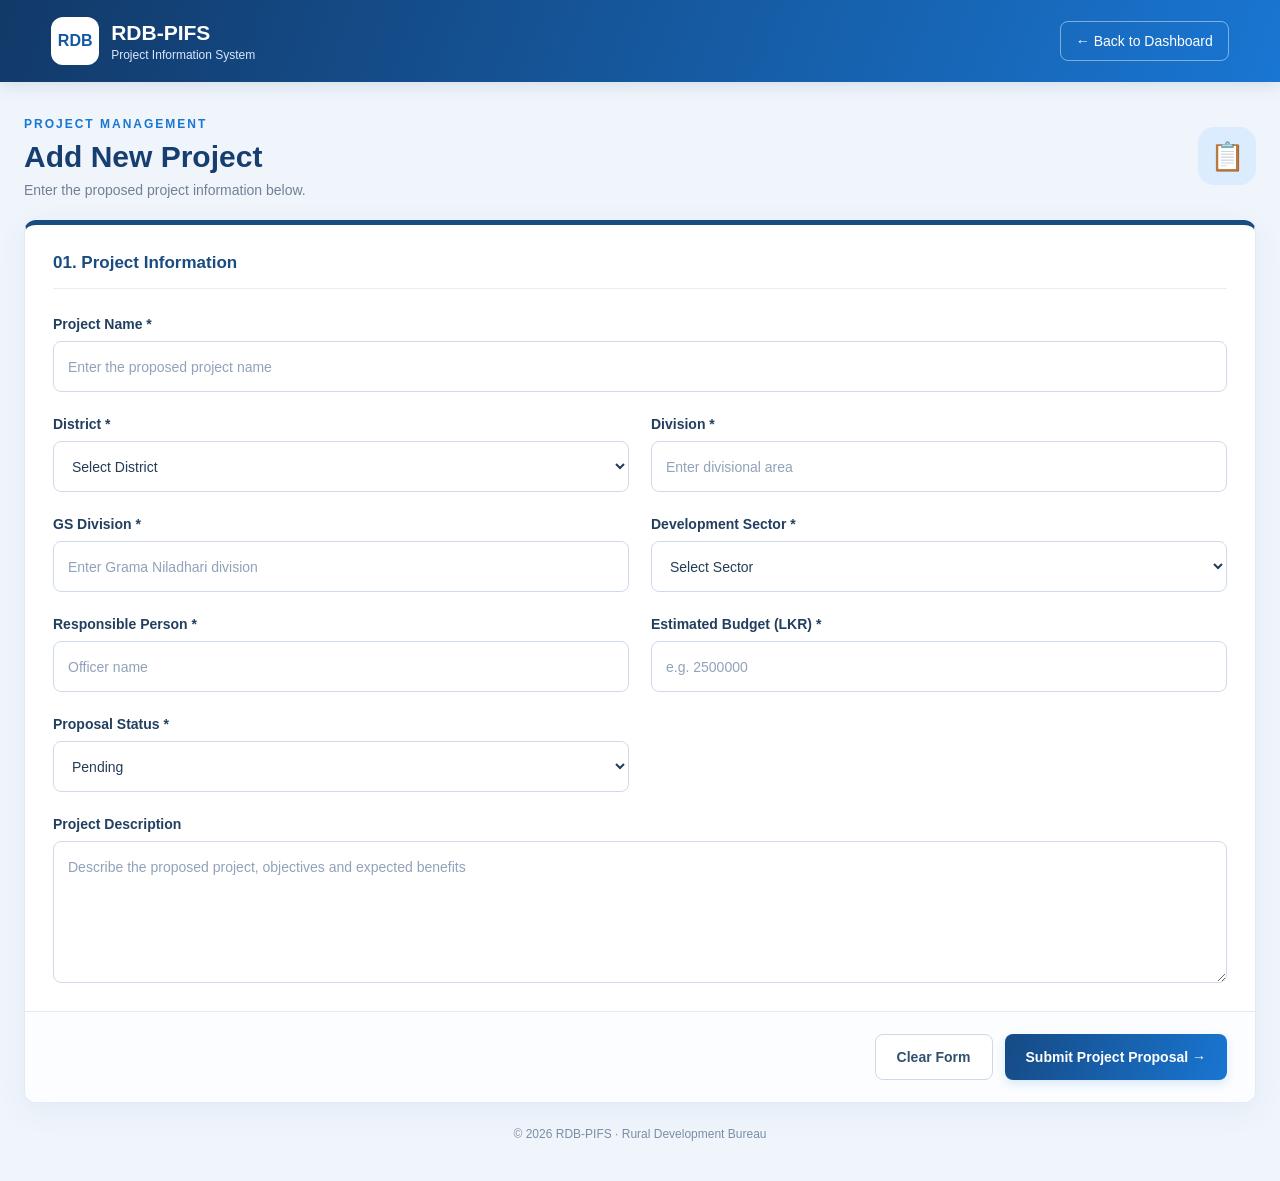
==== add-project.html @ e53449f3 "Update RDB-PIFS dashboard design and CSS" ====
<!DOCTYPE html>
<html lang="en">
<head>
    <meta charset="UTF-8">
    <meta name="viewport" content="width=device-width, initial-scale=1.0">
    <title>RDB-PIFS | Add Project</title>
    <link rel="stylesheet" href="add-project.css">
    <script src="add-project.js" defer></script>
</head>
<body>

<header class="top-header">
    <div class="logo">
        <div class="logo-icon">RDB</div>
        <div>
            <h2>RDB-PIFS</h2>
            <p>Project Information System</p>
        </div>
    </div>
    <a href="index.html" class="back-link">← Back to Dashboard</a>
</header>

<main class="page-container">
    <div class="page-title">
        <div>
            <span class="eyebrow">PROJECT MANAGEMENT</span>
            <h1>Add New Project</h1>
            <p>Enter the proposed project information below.</p>
        </div>
        <div class="title-icon">📋</div>
    </div>

    <form id="projectForm">
        <section class="form-section">
            <h2>01. Project Information</h2>

            <div class="form-grid">
                <div class="field full-width">
                    <label for="projectName">Project Name *</label>
                    <input id="projectName" name="projectName"
                           placeholder="Enter the proposed project name" required>
                </div>

                <div class="field">
                    <label for="district">District *</label>
                    <select id="district" name="district" required>
                        <option value="">Select District</option>
                        <option>Ampara</option>
                        <option>Anuradhapura</option>
                        <option>Badulla</option>
                        <option>Batticaloa</option>
                        <option>Colombo</option>
                        <option>Galle</option>
                        <option>Gampaha</option>
                        <option>Hambantota</option>
                        <option>Jaffna</option>
                        <option>Kalutara</option>
                        <option>Kandy</option>
                        <option>Kegalle</option>
                        <option>Kurunegala</option>
                        <option>Mannar</option>
                        <option>Matale</option>
                        <option>Matara</option>
                        <option>Monaragala</option>
                        <option>Mullaitivu</option>
                        <option>Nuwara Eliya</option>
                        <option>Polonnaruwa</option>
                        <option>Puttalam</option>
                        <option>Ratnapura</option>
                        <option>Trincomalee</option>
                        <option>Vavuniya</option>
                    </select>
                </div>

                <div class="field">
                    <label for="division">Division *</label>
                    <input id="division" name="division"
                           placeholder="Enter divisional area" required>
                </div>

                <div class="field">
                    <label for="gsDivision">GS Division *</label>
                    <input id="gsDivision" name="gsDivision"
                           placeholder="Enter Grama Niladhari division" required>
                </div>

                <div class="field">
                    <label for="sector">Development Sector *</label>
                    <select id="sector" name="sector" required>
                        <option value="">Select Sector</option>
                        <option>Road Development</option>
                        <option>Water Supply</option>
                        <option>Agriculture</option>
                        <option>Irrigation</option>
                        <option>Education</option>
                        <option>Health</option>
                        <option>Community Development</option>
                        <option>Housing</option>
                        <option>Other</option>
                    </select>
                </div>

                <div class="field">
                    <label for="responsiblePerson">Responsible Person *</label>
                    <input id="responsiblePerson" name="responsiblePerson"
                           placeholder="Officer name" required>
                </div>

                <div class="field">
                    <label for="budget">Estimated Budget (LKR) *</label>
                    <input id="budget" name="budget" type="number"
                           min="0" step="0.01" placeholder="e.g. 2500000" required>
                </div>

                <div class="field">
                    <label for="status">Proposal Status *</label>
                    <select id="status" name="status" required>
                        <option value="Pending">Pending</option>
                        <option value="Ongoing">Ongoing</option>
                        <option value="Completed">Completed</option>
                    </select>
                </div>

                <div class="field full-width">
                    <label for="description">Project Description</label>
                    <textarea id="description" name="description" rows="5"
                        placeholder="Describe the proposed project, objectives and expected benefits"></textarea>
                </div>
            </div>
        </section>

        <div class="form-footer">
            <button type="reset" class="clear-button">Clear Form</button>
            <button type="submit" class="submit-button">
                Submit Project Proposal →
            </button>
        </div>
    </form>

    <p class="footer-note">© <span id="year"></span> RDB-PIFS · Rural Development Bureau</p>
</main>

</body>
</html>
---- add-project.css ----
* {
    box-sizing: border-box;
    margin: 0;
    padding: 0;
}

body {
    font-family: "Segoe UI", Arial, sans-serif;
    background: #f0f5fc;
    color: #203653;
}

.top-header {
    min-height: 82px;
    padding: 15px 4%;
    background: linear-gradient(110deg, #123968, #1976d2);
    color: white;
    display: flex;
    align-items: center;
    justify-content: space-between;
    gap: 15px;
    box-shadow: 0 4px 15px #173c6720;
}

.logo {
    display: flex;
    align-items: center;
    gap: 12px;
}

.logo-icon {
    width: 48px;
    height: 48px;
    display: grid;
    place-items: center;
    border-radius: 12px;
    background: white;
    color: #1458a5;
    font-weight: 800;
}

.logo h2 {
    font-size: 21px;
}

.logo p {
    margin-top: 3px;
    font-size: 12px;
    color: #d8e8ff;
}

.back-link {
    color: white;
    text-decoration: none;
    border: 1px solid #ffffff70;
    border-radius: 8px;
    padding: 11px 15px;
    font-size: 14px;
    transition: 0.2s;
}

.back-link:hover {
    background: #ffffff20;
}

.page-container {
    max-width: 1400px;
    margin: 32px auto;
    padding: 0 24px;
}

.page-title {
    display: flex;
    align-items: center;
    justify-content: space-between;
    margin-bottom: 22px;
}

.eyebrow {
    color: #1976d2;
    font-weight: 800;
    font-size: 12px;
    letter-spacing: 2px;
}

.page-title h1 {
    margin: 8px 0;
    color: #163e70;
    font-size: 30px;
}

.page-title p {
    color: #718096;
    font-size: 14px;
}

.title-icon {
    width: 58px;
    height: 58px;
    display: grid;
    place-items: center;
    border-radius: 16px;
    background: #dcecff;
    font-size: 28px;
}

#projectForm {
    background: white;
    border: 1px solid #e1eaf6;
    border-top: 5px solid #194c80;
    border-radius: 12px;
    box-shadow: 0 8px 30px #244a7410;
    overflow: hidden;
}

.form-section {
    padding: 28px;
}

.form-section h2 {
    color: #194c80;
    font-size: 17px;
    margin-bottom: 27px;
    padding-bottom: 15px;
    border-bottom: 1px solid #e6edf6;
}

.form-grid {
    display: grid;
    grid-template-columns: repeat(2, minmax(0, 1fr));
    gap: 24px 22px;
}

.field {
    display: flex;
    flex-direction: column;
    gap: 9px;
    min-width: 0;
}

.full-width {
    grid-column: 1 / -1;
}

.field label {
    font-size: 14px;
    font-weight: 650;
    color: #233f60;
}

.field input,
.field select,
.field textarea {
    width: 100%;
    padding: 14px;
    border: 1px solid #cfdbec;
    border-radius: 8px;
    background: #fff;
    color: #243c58;
    font: inherit;
    font-size: 14px;
    outline: none;
    transition: border-color 0.2s, box-shadow 0.2s;
}

.field input,
.field select {
    min-height: 51px;
}

.field textarea {
    resize: vertical;
    min-height: 120px;
    line-height: 1.6;
}

.field input::placeholder,
.field textarea::placeholder {
    color: #91a2ba;
}

.field input:focus,
.field select:focus,
.field textarea:focus {
    border-color: #2781e5;
    box-shadow: 0 0 0 3px #2781e51c;
}

.form-footer {
    display: flex;
    justify-content: flex-end;
    flex-wrap: wrap;
    gap: 12px;
    padding: 22px 28px;
    border-top: 1px solid #e2eaf4;
    background: #fbfdff;
}

.form-footer button {
    border: none;
    border-radius: 8px;
    padding: 14px 21px;
    font-weight: 700;
    font-size: 14px;
    cursor: pointer;
    transition: 0.2s;
}

.clear-button {
    background: #fff;
    color: #31516f;
    border: 1px solid #cdd9e8 !important;
}

.clear-button:hover {
    background: #eaf1fa;
}

.submit-button {
    background: linear-gradient(110deg, #164a85, #1976d2);
    color: white;
    box-shadow: 0 4px 10px #1976d226;
}

.submit-button:hover {
    background: #103b70;
    transform: translateY(-1px);
}

.footer-note {
    text-align: center;
    padding: 24px 0 8px;
    color: #7b8da5;
    font-size: 12px;
}

@media (max-width: 650px) {
    .top-header {
        align-items: flex-start;
        flex-direction: column;
    }

    .page-container {
        margin: 22px auto;
        padding: 0 12px;
    }

    .page-title h1 {
        font-size: 25px;
    }

    .form-section {
        padding: 20px 16px;
    }

    .form-grid {
        grid-template-columns: 1fr;
        gap: 19px;
    }

    .full-width {
        grid-column: auto;
    }

    .form-footer {
        padding: 18px 16px;
    }

    .form-footer button {
        flex: 1;
    }
}
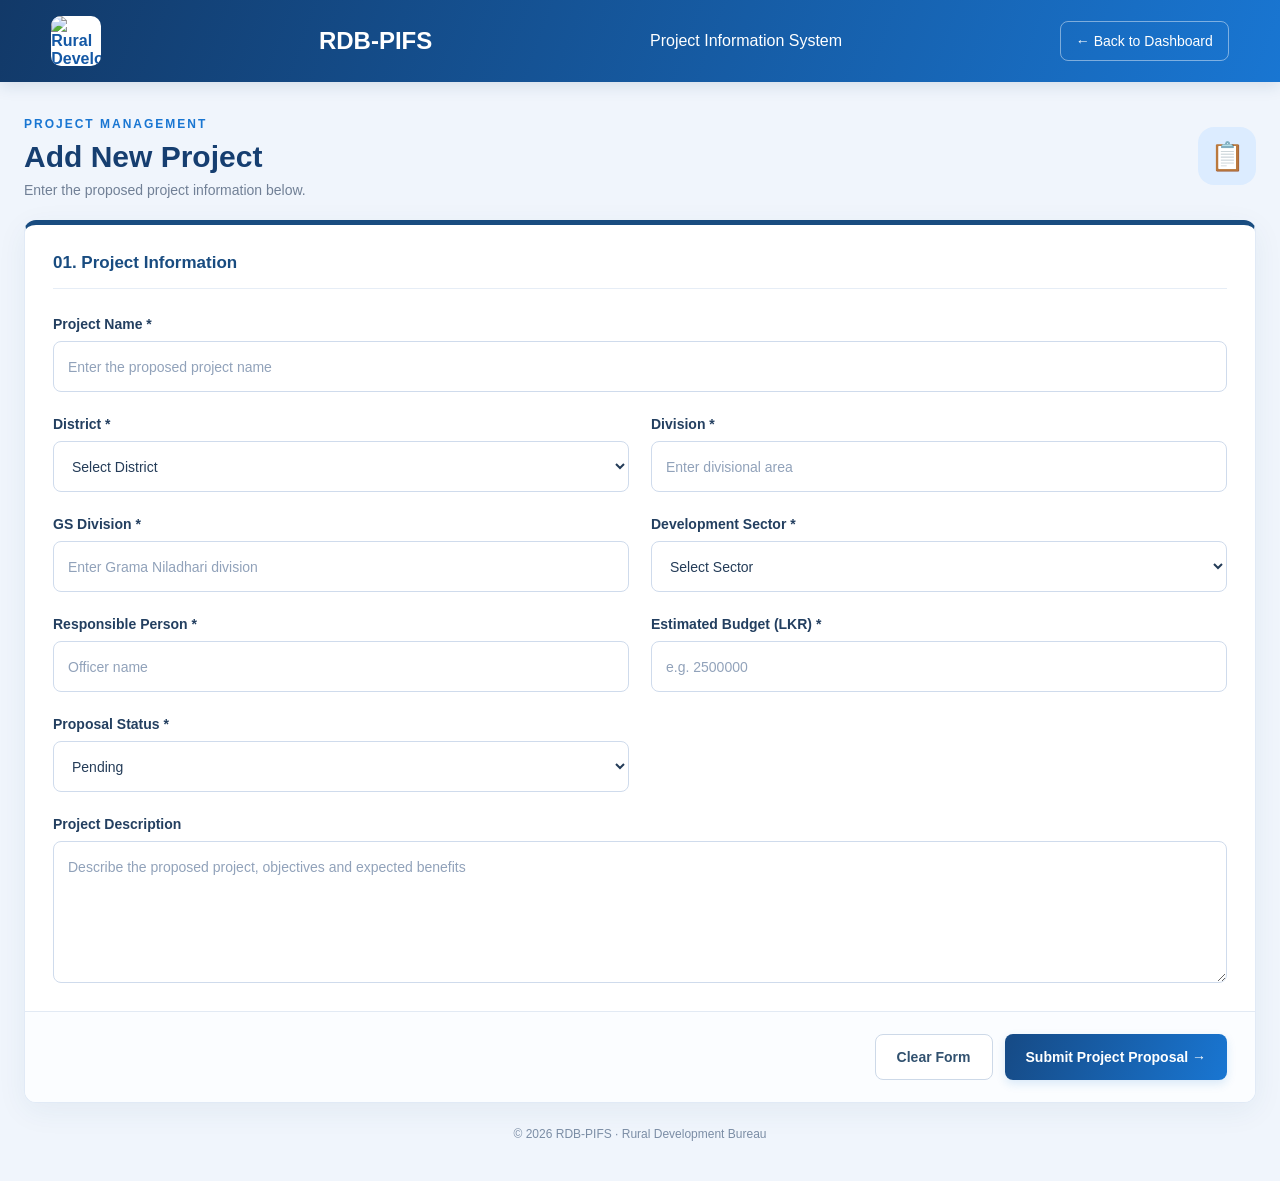
==== commit 5a216655: "Update RDB-PIFS dashboard design and CSS" ====
--- a/add-project.html
+++ b/add-project.html
@@ -10,9 +10,9 @@
 <body>
 
 <header class="top-header">
-    <div class="logo">
-        <div class="logo-icon">RDB</div>
-        <div>
+   <div class="logo-icon">
+        <img src="https://rdb.gov.lk/static/media/logo.060498f8276ee7cfda0d.jpeg" alt="Rural Development Bureau Logo">
+    </div>
             <h2>RDB-PIFS</h2>
             <p>Project Information System</p>
         </div>
--- a/add-project.css
+++ b/add-project.css
@@ -269,4 +269,39 @@
     .form-footer button {
         flex: 1;
     }
+}
+/* Logo Image */
+.logo-icon {
+    width: 50px;
+    height: 50px;
+    border-radius: 10px;
+    background: #ffffff;
+    display: flex;
+    align-items: center;
+    justify-content: center;
+    overflow: hidden;
+    flex-shrink: 0;
+}
+
+/* Actual RDB Logo */
+.logo-icon img {
+    width: 100%;
+    height: 100%;
+    object-fit: contain;
+    display: block;
+}
+
+/* RDB Heading */
+.logo h2 {
+    font-size: 21px;
+    margin: 0 0 4px 0;
+    color: #ffffff;
+    font-weight: 700;
+}
+
+/* Organization Name */
+.logo p {
+    font-size: 12px;
+    margin: 0;
+    color: #d7eaff;
 }
